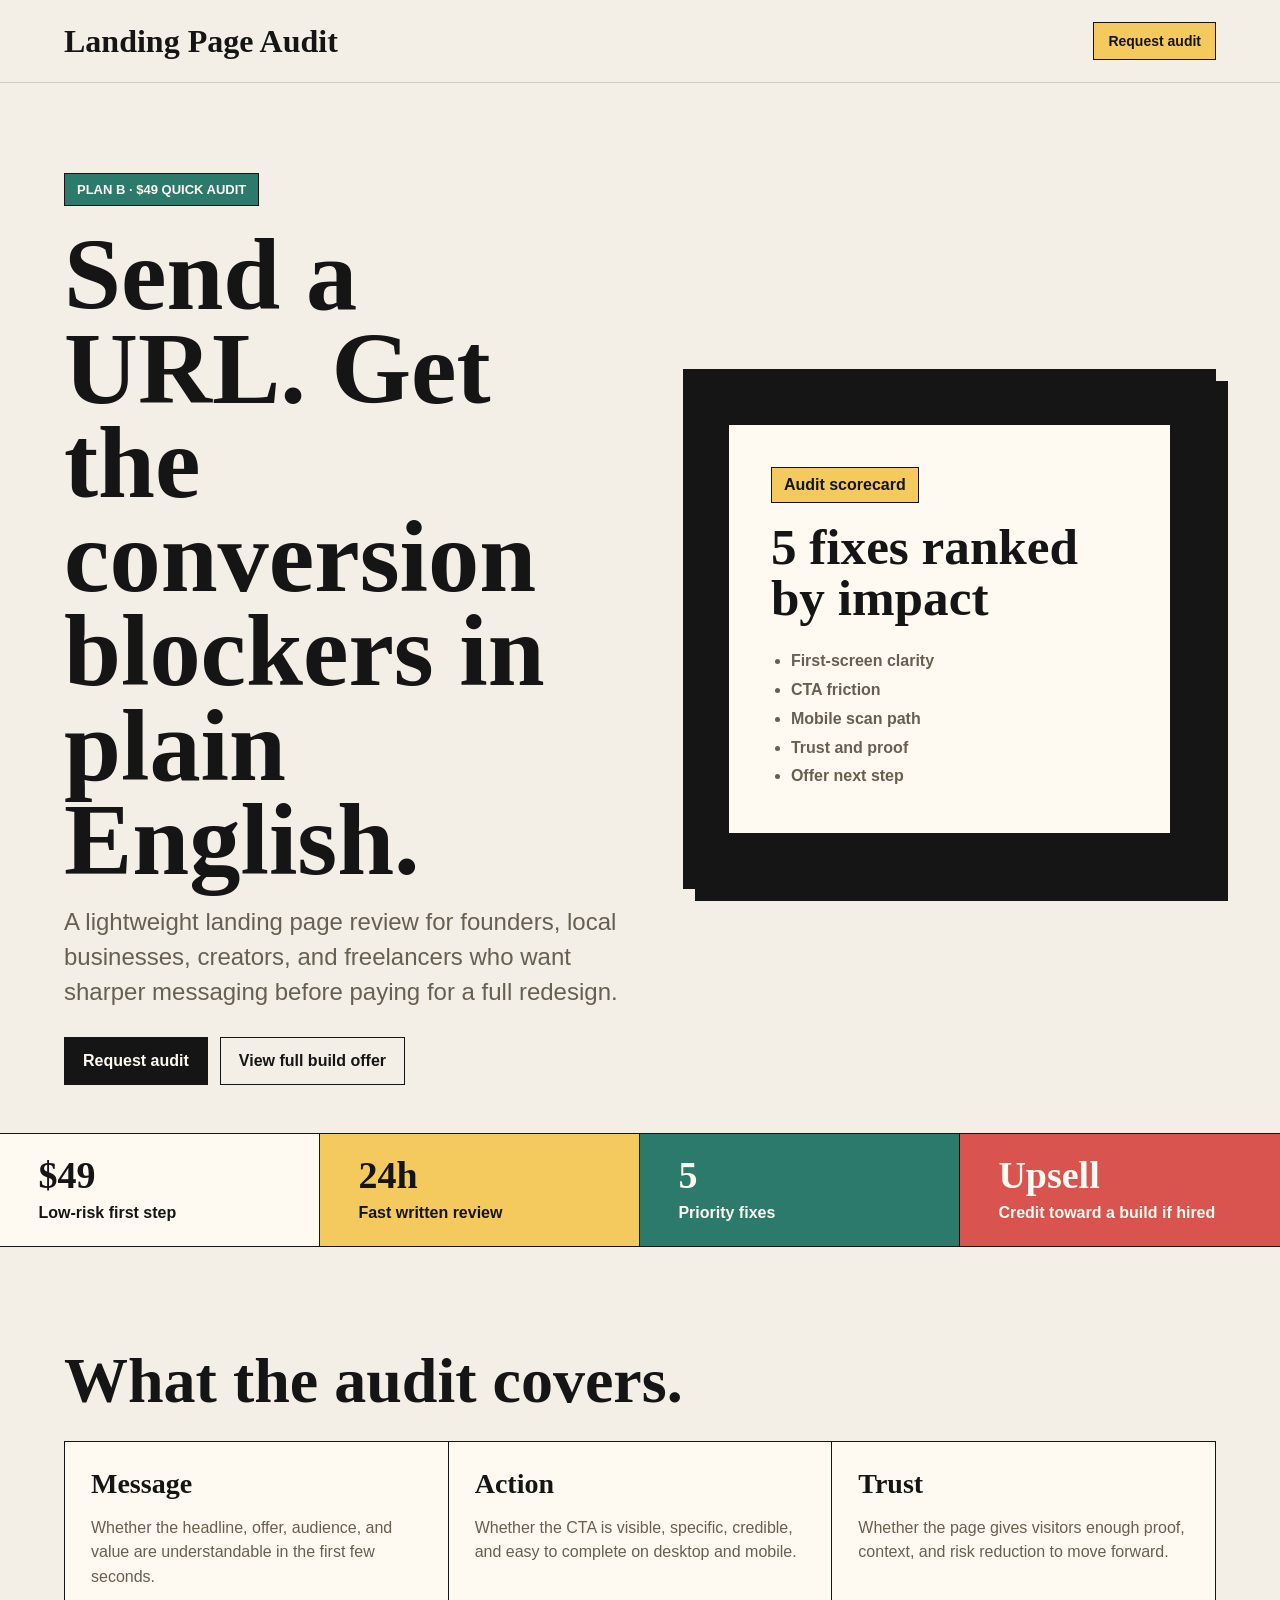
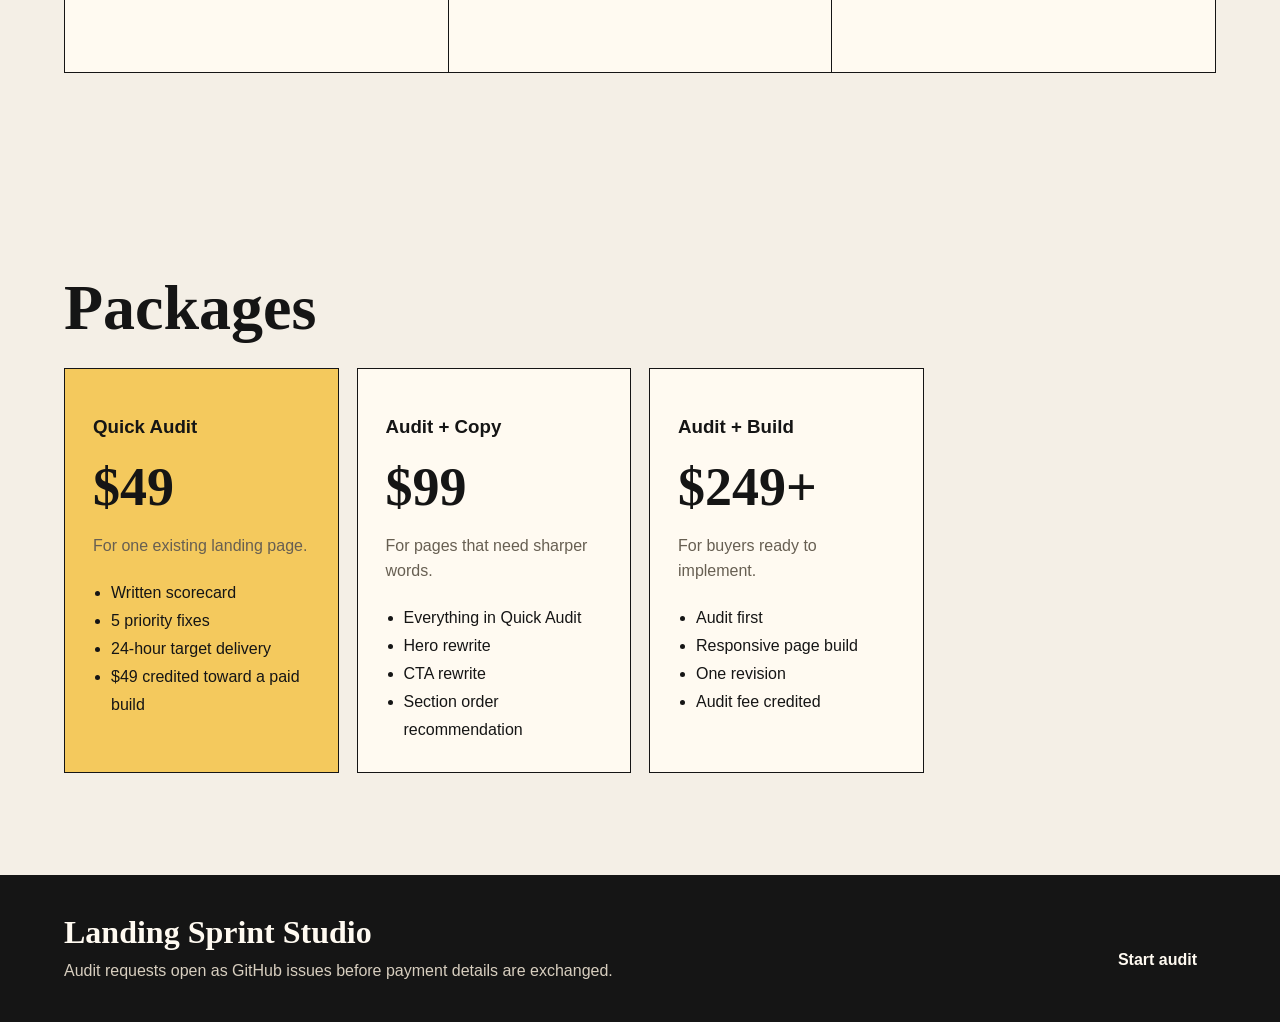
==== services/landing-page-audit/index.html @ 8140306b "Add Plan B landing page audit offer" ====
<!doctype html>
<html lang="en">
  <head>
    <meta charset="utf-8">
    <meta name="viewport" content="width=device-width, initial-scale=1">
    <title>$49 Landing Page Audit</title>
    <meta name="description" content="A fast landing page audit with prioritized fixes for headline, CTA, trust, mobile layout, and conversion clarity.">
    <meta property="og:title" content="$49 Landing Page Audit">
    <meta property="og:description" content="Send a URL. Get a short, prioritized landing page audit within 24 hours.">
    <meta property="og:type" content="website">
    <meta property="og:url" content="https://ycx1678.github.io/landing-sprint-studio/services/landing-page-audit/">
    <meta property="og:image" content="https://ycx1678.github.io/landing-sprint-studio/revenue-kit/assets/review-kit-preview.png">
    <meta name="twitter:card" content="summary_large_image">
    <link rel="stylesheet" href="../../styles.css">
    <script type="application/ld+json">
      {
        "@context": "https://schema.org",
        "@type": "Service",
        "name": "$49 Landing Page Audit",
        "provider": {
          "@type": "ProfessionalService",
          "name": "Landing Sprint Studio"
        },
        "url": "https://ycx1678.github.io/landing-sprint-studio/services/landing-page-audit/",
        "description": "A 24-hour landing page audit covering offer clarity, CTA, trust, mobile layout, and conversion blockers.",
        "offers": {
          "@type": "Offer",
          "price": "49",
          "priceCurrency": "USD",
          "availability": "https://schema.org/InStock"
        }
      }
    </script>
  </head>
  <body>
    <main class="page">
      <nav class="nav" aria-label="Audit navigation">
        <div class="brand">Landing Page Audit</div>
        <a href="https://github.com/ycx1678/landing-sprint-studio/issues/new/choose">Request audit</a>
      </nav>

      <section class="hero">
        <div>
          <span class="eyebrow">Plan B · $49 quick audit</span>
          <h1>Send a URL. Get the conversion blockers in plain English.</h1>
          <p class="lead">
            A lightweight landing page review for founders, local businesses, creators, and freelancers who want sharper messaging before paying for a full redesign.
          </p>
          <div class="actions">
            <a class="button" href="https://github.com/ycx1678/landing-sprint-studio/issues/new/choose">Request audit</a>
            <a class="button secondary" href="../../">View full build offer</a>
          </div>
        </div>
        <div class="preview audit-preview" aria-label="Audit checklist preview">
          <div class="audit-card">
            <span>Audit scorecard</span>
            <strong>5 fixes ranked by impact</strong>
            <ul>
              <li>First-screen clarity</li>
              <li>CTA friction</li>
              <li>Mobile scan path</li>
              <li>Trust and proof</li>
              <li>Offer next step</li>
            </ul>
          </div>
        </div>
      </section>

      <section class="strip" aria-label="Audit highlights">
        <div>
          <strong>$49</strong>
          <span>Low-risk first step</span>
        </div>
        <div>
          <strong>24h</strong>
          <span>Fast written review</span>
        </div>
        <div>
          <strong>5</strong>
          <span>Priority fixes</span>
        </div>
        <div>
          <strong>Upsell</strong>
          <span>Credit toward a build if hired</span>
        </div>
      </section>

      <section class="section">
        <h2>What the audit covers.</h2>
        <div class="grid">
          <article class="tile">
            <h3>Message</h3>
            <p>Whether the headline, offer, audience, and value are understandable in the first few seconds.</p>
          </article>
          <article class="tile">
            <h3>Action</h3>
            <p>Whether the CTA is visible, specific, credible, and easy to complete on desktop and mobile.</p>
          </article>
          <article class="tile">
            <h3>Trust</h3>
            <p>Whether the page gives visitors enough proof, context, and risk reduction to move forward.</p>
          </article>
        </div>
      </section>

      <section class="section">
        <h2>Packages</h2>
        <div class="packages">
          <article class="package featured">
            <h3>Quick Audit</h3>
            <div class="price">$49</div>
            <p>For one existing landing page.</p>
            <ul>
              <li>Written scorecard</li>
              <li>5 priority fixes</li>
              <li>24-hour target delivery</li>
              <li>$49 credited toward a paid build</li>
            </ul>
          </article>
          <article class="package">
            <h3>Audit + Copy</h3>
            <div class="price">$99</div>
            <p>For pages that need sharper words.</p>
            <ul>
              <li>Everything in Quick Audit</li>
              <li>Hero rewrite</li>
              <li>CTA rewrite</li>
              <li>Section order recommendation</li>
            </ul>
          </article>
          <article class="package">
            <h3>Audit + Build</h3>
            <div class="price">$249+</div>
            <p>For buyers ready to implement.</p>
            <ul>
              <li>Audit first</li>
              <li>Responsive page build</li>
              <li>One revision</li>
              <li>Audit fee credited</li>
            </ul>
          </article>
        </div>
      </section>

      <footer class="footer">
        <div>
          <div class="brand">Landing Sprint Studio</div>
          <p>Audit requests open as GitHub issues before payment details are exchanged.</p>
        </div>
        <a class="button" href="https://github.com/ycx1678/landing-sprint-studio/issues/new/choose">Start audit</a>
      </footer>
    </main>
  </body>
</html>
---- styles.css ----
:root {
  --ink: #151515;
  --paper: #f4efe6;
  --paper-2: #fffaf1;
  --green: #2c7a6b;
  --red: #d9534f;
  --yellow: #f4c95d;
  --line: rgba(21, 21, 21, 0.16);
  --muted: #675f52;
}

* {
  box-sizing: border-box;
}

body {
  margin: 0;
  background: var(--paper);
  color: var(--ink);
  font-family: Avenir Next, Avenir, Helvetica, Arial, sans-serif;
}

a {
  color: inherit;
}

.page {
  min-height: 100vh;
}

.nav {
  display: flex;
  justify-content: space-between;
  align-items: center;
  gap: 16px;
  padding: 22px clamp(18px, 5vw, 72px);
  border-bottom: 1px solid var(--line);
}

.brand {
  font-family: Georgia, serif;
  font-size: clamp(22px, 3vw, 32px);
  font-weight: 700;
}

.nav a {
  text-decoration: none;
  font-weight: 700;
  font-size: 14px;
  padding: 10px 14px;
  border: 1px solid var(--ink);
  background: var(--yellow);
}

.hero {
  display: grid;
  grid-template-columns: minmax(0, 1.02fr) minmax(320px, 0.98fr);
  gap: clamp(28px, 5vw, 76px);
  align-items: center;
  padding: clamp(42px, 7vw, 96px) clamp(18px, 5vw, 72px) 48px;
}

.eyebrow {
  display: inline-flex;
  width: fit-content;
  padding: 8px 12px;
  border: 1px solid var(--ink);
  background: var(--green);
  color: var(--paper-2);
  font-size: 13px;
  font-weight: 800;
  letter-spacing: 0;
  text-transform: uppercase;
}

h1 {
  margin: 22px 0 18px;
  max-width: 840px;
  font-family: Georgia, serif;
  font-size: clamp(46px, 8vw, 116px);
  line-height: 0.92;
  letter-spacing: 0;
}

.lead {
  max-width: 670px;
  margin: 0 0 28px;
  color: var(--muted);
  font-size: clamp(18px, 2vw, 24px);
  line-height: 1.45;
}

.actions {
  display: flex;
  flex-wrap: wrap;
  gap: 12px;
  align-items: center;
}

.button {
  display: inline-flex;
  justify-content: center;
  align-items: center;
  min-height: 48px;
  padding: 13px 18px;
  border: 1px solid var(--ink);
  background: var(--ink);
  color: var(--paper-2);
  text-decoration: none;
  font-weight: 800;
}

.button.secondary {
  background: transparent;
  color: var(--ink);
}

.text-link {
  display: inline-flex;
  margin-top: 10px;
  color: var(--ink);
  font-weight: 900;
  text-decoration-thickness: 2px;
  text-underline-offset: 4px;
}

.preview {
  margin: 0;
  border: 1px solid var(--ink);
  background: var(--paper-2);
  box-shadow: 12px 12px 0 var(--ink);
}

.preview img {
  display: block;
  width: 100%;
  height: auto;
}

.strip {
  display: grid;
  grid-template-columns: repeat(4, 1fr);
  border-top: 1px solid var(--ink);
  border-bottom: 1px solid var(--ink);
}

.strip div {
  min-height: 112px;
  padding: 22px clamp(18px, 3vw, 42px);
  border-right: 1px solid var(--ink);
  background: var(--paper-2);
}

.strip div:nth-child(2) {
  background: var(--yellow);
}

.strip div:nth-child(3) {
  background: var(--green);
  color: var(--paper-2);
}

.strip div:nth-child(4) {
  border-right: 0;
  background: var(--red);
  color: var(--paper-2);
}

.strip strong {
  display: block;
  font-family: Georgia, serif;
  font-size: clamp(24px, 3vw, 38px);
  line-height: 1;
}

.strip span {
  display: block;
  margin-top: 10px;
  font-weight: 700;
}

.section {
  padding: clamp(48px, 8vw, 104px) clamp(18px, 5vw, 72px);
}

.section h2 {
  max-width: 820px;
  margin: 0 0 28px;
  font-family: Georgia, serif;
  font-size: clamp(34px, 5vw, 72px);
  line-height: 0.98;
}

.grid {
  display: grid;
  grid-template-columns: repeat(3, 1fr);
  gap: 1px;
  border: 1px solid var(--ink);
  background: var(--ink);
}

.tile {
  min-height: 230px;
  padding: 26px;
  background: var(--paper-2);
}

.tile h3 {
  margin: 0 0 16px;
  font-family: Georgia, serif;
  font-size: 28px;
}

.tile p,
.package p,
.footer p {
  color: var(--muted);
  line-height: 1.55;
}

.packages {
  display: grid;
  grid-template-columns: repeat(4, 1fr);
  gap: 18px;
}

.package {
  border: 1px solid var(--ink);
  background: var(--paper-2);
  padding: 28px;
}

.package.featured {
  background: var(--yellow);
}

.price {
  font-family: Georgia, serif;
  font-size: 54px;
  font-weight: 700;
}

.package ul {
  margin: 20px 0 0;
  padding-left: 18px;
  line-height: 1.75;
}

.footer {
  display: grid;
  grid-template-columns: 1fr auto;
  gap: 24px;
  align-items: end;
  padding: 38px clamp(18px, 5vw, 72px);
  border-top: 1px solid var(--ink);
  background: var(--ink);
  color: var(--paper-2);
}

.audit-preview {
  min-height: 520px;
  display: grid;
  place-items: center;
  padding: clamp(18px, 4vw, 44px);
  background: var(--ink);
}

.audit-card {
  width: min(100%, 520px);
  border: 1px solid var(--ink);
  background: var(--paper-2);
  padding: clamp(24px, 4vw, 42px);
}

.audit-card span {
  display: inline-block;
  margin-bottom: 18px;
  padding: 8px 12px;
  border: 1px solid var(--ink);
  background: var(--yellow);
  font-weight: 900;
}

.audit-card strong {
  display: block;
  font-family: Georgia, serif;
  font-size: clamp(32px, 4vw, 54px);
  line-height: 1;
}

.audit-card ul {
  margin: 24px 0 0;
  padding-left: 20px;
  color: var(--muted);
  font-weight: 800;
  line-height: 1.8;
}

.footer p {
  margin: 8px 0 0;
  color: #d7cebf;
}

@media (max-width: 900px) {
  .hero,
  .packages,
  .grid,
  .strip,
  .footer {
    grid-template-columns: 1fr;
  }

  .strip div {
    border-right: 0;
    border-bottom: 1px solid var(--ink);
  }

  .strip div:last-child {
    border-bottom: 0;
  }

  .preview {
    box-shadow: 8px 8px 0 var(--ink);
  }
}

@media (max-width: 520px) {
  .nav {
    align-items: flex-start;
    flex-direction: column;
  }

  .actions {
    flex-direction: column;
    align-items: stretch;
  }

  .button {
    width: 100%;
  }
}
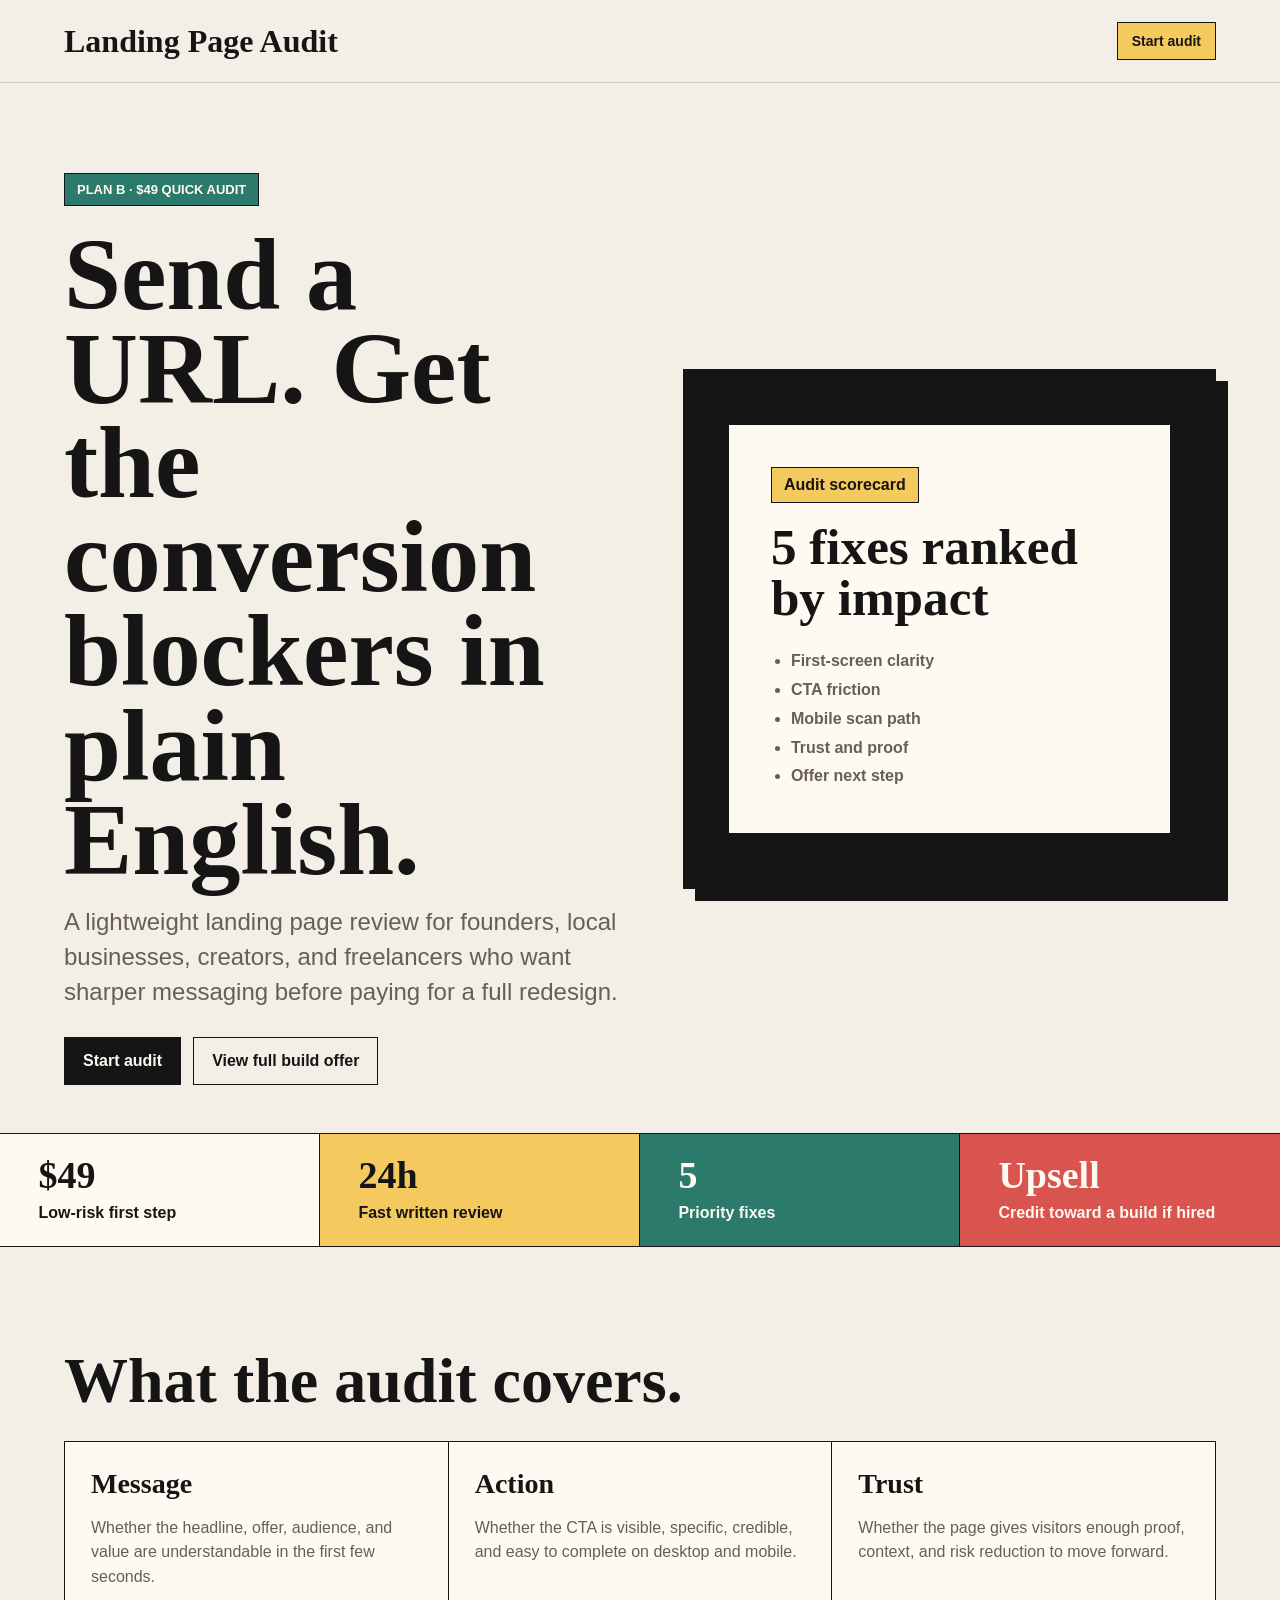
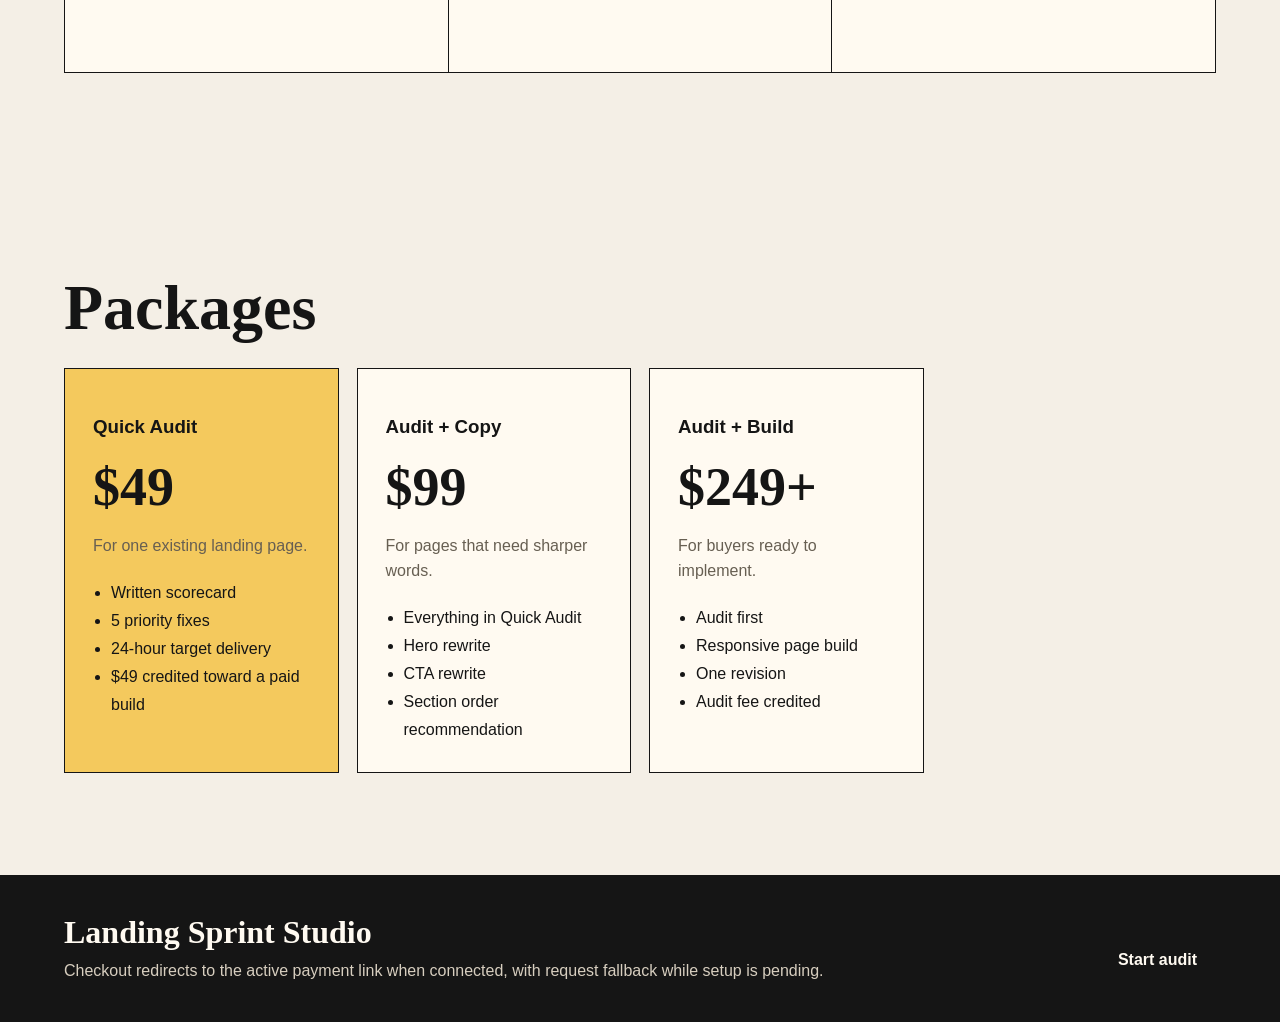
==== commit 76d16aa7: "Add checkout bridge for audit offer" ====
--- a/services/landing-page-audit/index.html
+++ b/services/landing-page-audit/index.html
@@ -36,7 +36,7 @@
     <main class="page">
       <nav class="nav" aria-label="Audit navigation">
         <div class="brand">Landing Page Audit</div>
-        <a href="https://github.com/ycx1678/landing-sprint-studio/issues/new/choose">Request audit</a>
+        <a href="../../checkout/audit/">Start audit</a>
       </nav>
 
       <section class="hero">
@@ -47,7 +47,7 @@
             A lightweight landing page review for founders, local businesses, creators, and freelancers who want sharper messaging before paying for a full redesign.
           </p>
           <div class="actions">
-            <a class="button" href="https://github.com/ycx1678/landing-sprint-studio/issues/new/choose">Request audit</a>
+            <a class="button" href="../../checkout/audit/">Start audit</a>
             <a class="button secondary" href="../../">View full build offer</a>
           </div>
         </div>
@@ -145,11 +145,10 @@
       <footer class="footer">
         <div>
           <div class="brand">Landing Sprint Studio</div>
-          <p>Audit requests open as GitHub issues before payment details are exchanged.</p>
+          <p>Checkout redirects to the active payment link when connected, with request fallback while setup is pending.</p>
         </div>
-        <a class="button" href="https://github.com/ycx1678/landing-sprint-studio/issues/new/choose">Start audit</a>
+        <a class="button" href="../../checkout/audit/">Start audit</a>
       </footer>
     </main>
   </body>
 </html>
-
